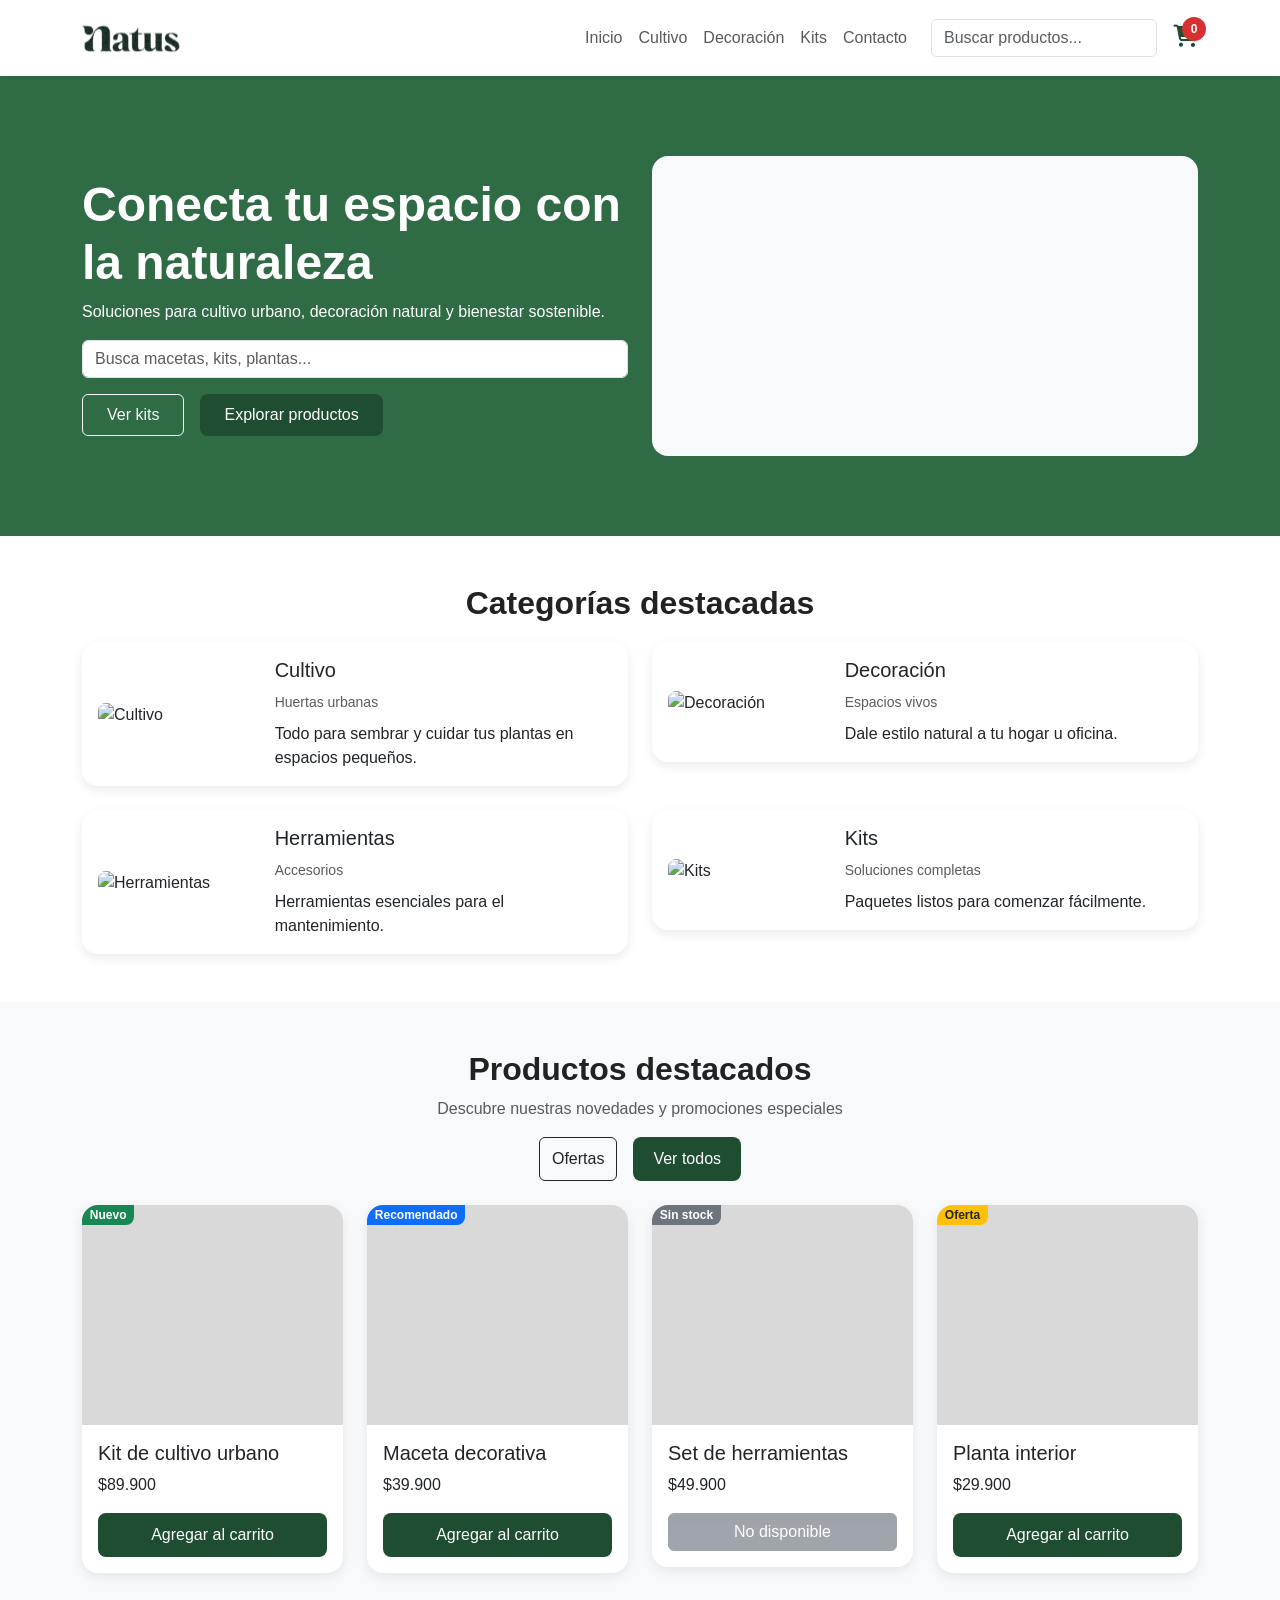
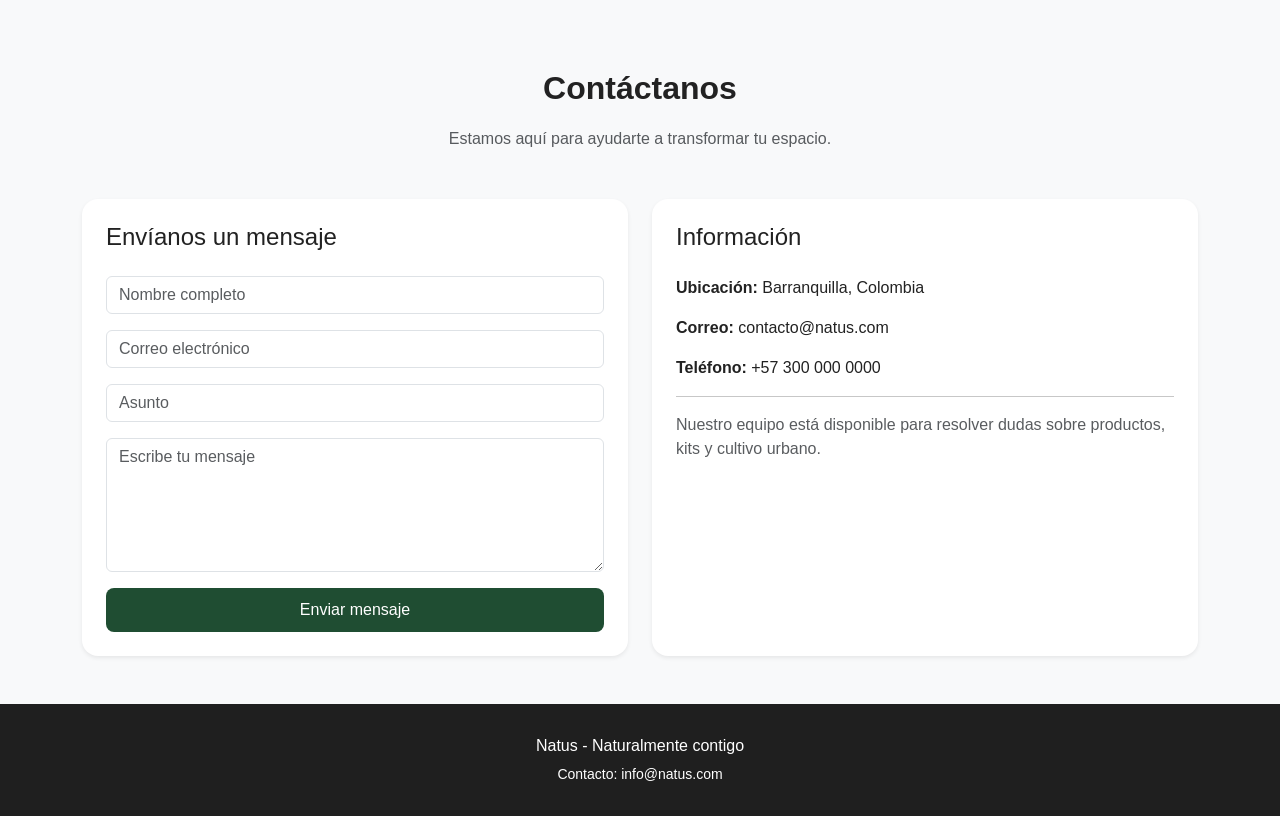
==== index.html @ 4216c189 "Add files via upload" ====
<!DOCTYPE html>
<html lang="es">

<head>
    <meta charset="UTF-8" />
    <meta name="viewport" content="width=device-width, initial-scale=1.0" />
    <title>Natus - Naturaleza contigo</title>
    <link href="https://cdn.jsdelivr.net/npm/bootstrap@5.3.3/dist/css/bootstrap.min.css" rel="stylesheet">
    <link rel="stylesheet" href="https://cdnjs.cloudflare.com/ajax/libs/font-awesome/6.5.1/css/all.min.css">
    <link rel="stylesheet" href="css/styles.css">
</head>

<body>

    <nav class="navbar navbar-expand-lg bg-white shadow-sm sticky-top">
        <div class="container">
            <a class="navbar-brand fw-bold" href="index.html">
                <img src="logo.svg" alt="Natus" style="width: 100px; height: 50px;">
            </a>
            <button class="navbar-toggler" type="button" data-bs-toggle="collapse" data-bs-target="#menu">
                <span class="navbar-toggler-icon"></span>
            </button>
            <div class="collapse navbar-collapse" id="menu">
                <ul class="navbar-nav ms-auto align-items-lg-center">
                    <li class="nav-item"><a class="nav-link" href="index.html">Inicio</a></li>
                    <li class="nav-item"><a class="nav-link" href="cultivo.html">Cultivo</a></li>
                    <li class="nav-item"><a class="nav-link" href="decoracion.html">Decoración</a></li>
                    <li class="nav-item"><a class="nav-link" href="kits.html">Kits</a></li>
                    <li class="nav-item"><a class="nav-link" href="contacto.html">Contacto</a></li>
                    <li class="nav-item ms-lg-3">
                        <input type="text" class="form-control" placeholder="Buscar productos...">
                    </li>
                    <li class="nav-item ms-lg-3">
                        <div class="carrito-badge" id="btn-ver-carrito">
                            <i class="fa-solid fa-shopping-cart"></i>
                            <span id="carrito-contador">0</span>
                        </div>
                    </li>
                </ul>
            </div>
        </div>
    </nav>
    <main>
        <section class="hero">
            <div class="container">
                <div class="row align-items-center">
                    <div class="col-md-6">
                        <h1 class="display-5 fw-bold">Conecta tu espacio con la naturaleza</h1>
                        <p>Soluciones para cultivo urbano, decoración natural y bienestar sostenible.</p>
                        <input type="text" class="form-control mb-3" placeholder="Busca macetas, kits, plantas...">
                        <div class="d-flex gap-3">
                            <button class="btn btn-outline-light px-4 py-2">Ver kits</button>
                            <button class="btn btn-natus px-4 py-2">Explorar productos</button>
                        </div>
                    </div>
                    <div class="col-md-6">
                        <div class="bg-light rounded-4" style="height:300px;"></div>
                    </div>
                </div>
            </div>
        </section>

        <section id="categorias" class="py-5">
            <div class="container">
                <h2 class="text-center section-title">Categorías destacadas</h2>
                <div class="row g-4">
                    <div class="col-md-6">
                        <div class="card card-category p-3">
                            <div class="row g-3 align-items-center">
                                <div class="col-4">
                                    <img src="https://images.unsplash.com/photo-1466692476868-aef1dfb1e735?w=500"
                                        alt="Cultivo"
                                        style="height:100px; width:100%; object-fit:cover; border-radius:8px;">
                                </div>
                                <div class="col-8">
                                    <h5>Cultivo</h5><small class="text-muted">Huertas urbanas</small>
                                    <p class="mb-0 mt-2">Todo para sembrar y cuidar tus plantas en espacios pequeños.
                                    </p>
                                </div>
                            </div>
                        </div>
                    </div>
                    <div class="col-md-6">
                        <div class="card card-category p-3">
                            <div class="row g-3 align-items-center">
                                <div class="col-4">
                                    <img src="https://images.unsplash.com/photo-1441974231531-c6227db76b6e?w=500&fit=crop"
                                        alt="Decoración"
                                        style="height:100px; width:100%; object-fit:cover; border-radius:8px;">
                                </div>
                                <div class="col-8">
                                    <h5>Decoración</h5><small class="text-muted">Espacios vivos</small>
                                    <p class="mb-0 mt-2">Dale estilo natural a tu hogar u oficina.</p>
                                </div>
                            </div>
                        </div>
                    </div>
                    <div class="col-md-6">
                        <div class="card card-category p-3">
                            <div class="row g-3 align-items-center">
                                <div class="col-4">
                                    <img src="https://images.unsplash.com/photo-1552321554-5fefe8c9ef14?w=500"
                                        alt="Herramientas"
                                        style="height:100px; width:100%; object-fit:cover; border-radius:8px;">
                                </div>
                                <div class="col-8">
                                    <h5>Herramientas</h5><small class="text-muted">Accesorios</small>
                                    <p class="mb-0 mt-2">Herramientas esenciales para el mantenimiento.</p>
                                </div>
                            </div>
                        </div>
                    </div>
                    <div class="col-md-6">
                        <div class="card card-category p-3">
                            <div class="row g-3 align-items-center">
                                <div class="col-4">
                                    <img src="https://i.blogs.es/0bb86b/kit-cultivo-vintage/450_1000.jpg" alt="Kits"
                                        style="height:100px; width:100%; object-fit:cover; border-radius:8px;">
                                </div>
                                <div class="col-8">
                                    <h5>Kits</h5><small class="text-muted">Soluciones completas</small>
                                    <p class="mb-0 mt-2">Paquetes listos para comenzar fácilmente.</p>
                                </div>
                            </div>
                        </div>
                    </div>
                </div>
            </div>
        </section>

        <section id="productos" class="py-5 bg-light">
            <div class="container">
                <h2 class="text-center section-title mb-2">Productos destacados</h2>
                <p class="text-center text-muted">Descubre nuestras novedades y promociones especiales</p>
                <div class="d-flex justify-content-center gap-3 mb-4">
                    <button class="btn btn-outline-dark">Ofertas</button>
                    <button class="btn btn-natus">Ver todos</button>
                </div>
                <div class="row g-4">
                    <div class="col-md-3 col-sm-6">
                        <div class="card card-product">
                            <div class="product-img"
                                style="background-image: url('https://images.unsplash.com/photo-1466692476868-aef1dfb1e735?w=400'); background-size: cover; background-position: center;">
                                <span class="badge bg-success product-badge">Nuevo</span>
                            </div>
                            <div class="card-body">
                                <h5>Kit de cultivo urbano</h5>
                                <p>$89.900</p><button class="btn btn-natus w-100">Agregar al carrito</button>
                            </div>
                        </div>
                    </div>
                    <div class="col-md-3 col-sm-6">
                        <div class="card card-product">
                            <div class="product-img"
                                style="background-image: url('https://images.unsplash.com/photo-1441974231531-c6227db76b6e?w=400&fit=crop'); background-size: cover; background-position: center;">
                                <span class="badge bg-primary product-badge">Recomendado</span>
                            </div>
                            <div class="card-body">
                                <h5>Maceta decorativa</h5>
                                <p>$39.900</p><button class="btn btn-natus w-100">Agregar al carrito</button>
                            </div>
                        </div>
                    </div>
                    <div class="col-md-3 col-sm-6">
                        <div class="card card-product">
                            <div class="product-img"
                                style="background-image: url('https://images.unsplash.com/photo-1552321554-5fefe8c9ef14?w=400'); background-size: cover; background-position: center;">
                                <span class="badge bg-secondary product-badge">Sin stock</span>
                            </div>
                            <div class="card-body">
                                <h5>Set de herramientas</h5>
                                <p>$49.900</p><button class="btn btn-secondary w-100" disabled>No disponible</button>
                            </div>
                        </div>
                    </div>
                    <div class="col-md-3 col-sm-6">
                        <div class="card card-product">
                            <div class="product-img"
                                style="background-image: url('https://images.unsplash.com/photo-1506905925346-21bda4d32df4?w=400&fit=crop'); background-size: cover; background-position: center;">
                                <span class="badge bg-warning text-dark product-badge">Oferta</span>
                            </div>
                            <div class="card-body">
                                <h5>Planta interior</h5>
                                <p>$29.900</p><button class="btn btn-natus w-100">Agregar al carrito</button>
                            </div>
                        </div>
                    </div>
                </div>
            </div>
        </section>

        <section id="contacto" class="py-5 bg-light">
            <div class="container">
                <h2 class="text-center section-title">Contáctanos</h2>
                <p class="text-center text-muted mb-5">
                    Estamos aquí para ayudarte a transformar tu espacio.
                </p>

                <div class="row g-4">
                    <div class="col-md-6">
                        <div class="p-4 bg-white rounded-4 shadow-sm h-100">
                            <h4 class="mb-4">Envíanos un mensaje</h4>

                            <input class="form-control mb-3" placeholder="Nombre completo">
                            <input class="form-control mb-3" placeholder="Correo electrónico">
                            <input class="form-control mb-3" placeholder="Asunto">
                            <textarea class="form-control mb-3" rows="5" placeholder="Escribe tu mensaje"></textarea>

                            <button class="btn btn-natus w-100">
                                Enviar mensaje
                            </button>
                        </div>
                    </div>

                    <div class="col-md-6">
                        <div class="p-4 bg-white rounded-4 shadow-sm h-100">
                            <h4 class="mb-4">Información</h4>

                            <p><strong>Ubicación:</strong> Barranquilla, Colombia</p>
                            <p><strong>Correo:</strong> contacto@natus.com</p>
                            <p><strong>Teléfono:</strong> +57 300 000 0000</p>

                            <hr>

                            <p class="text-muted">
                                Nuestro equipo está disponible para resolver dudas
                                sobre productos, kits y cultivo urbano.
                            </p>
                        </div>
                    </div>
                </div>
            </div>
        </section>
    </main>
    <!-- Próximas vistas -->

    <!-- MODAL PRODUCTO -->
    <div class="modal fade" id="modalProducto" tabindex="-1">
        <div class="modal-dialog modal-lg">
            <div class="modal-content">
                <div class="modal-header">
                    <h5 class="modal-title">Detalles del Producto</h5>
                    <button type="button" class="btn-close" data-bs-dismiss="modal"></button>
                </div>
                <div class="modal-body">
                    <div class="modal-product-image">
                        <i class="fa-solid fa-leaf" style="font-size: 60px; color: #2f6b45;"></i>
                    </div>
                    <div class="modal-product-info">
                        <h4 id="modalProductoNombre">Nombre del producto</h4>
                        <div class="modal-product-tags" id="modalProductoTags">
                            <span class="badge bg-light text-dark">Tag</span>
                        </div>
                        <p id="modalProductoDescripcion" class="text-muted">Descripción del producto</p>
                        <div class="modal-product-price" id="modalProductoPrecio">$0</div>
                    </div>
                </div>
                <div class="modal-footer">
                    <button type="button" class="btn btn-secondary" data-bs-dismiss="modal">Cerrar</button>
                    <button type="button" class="btn btn-agregar-modal">Agregar al carrito</button>
                </div>
            </div>
        </div>
    </div>

    <!-- MODAL CARRITO -->
    <div class="modal fade" id="modalCarrito" tabindex="-1">
        <div class="modal-dialog modal-lg">
            <div class="modal-content">
                <div class="modal-header">
                    <h5 class="modal-title">Tu Carrito</h5>
                    <button type="button" class="btn-close" data-bs-dismiss="modal"></button>
                </div>
                <div class="modal-body">
                    <div id="carritoContenido"></div>
                </div>
                <div class="modal-footer">
                    <button type="button" class="btn btn-secondary" data-bs-dismiss="modal">Continuar comprando</button>
                    <button type="button" class="btn btn-natus" onclick="procederAlPago()">Proceder al pago</button>
                </div>
            </div>
        </div>
    </div>

    <footer id="contacto-footer">
        <div class="container text-center">
            <p class="mb-1">Natus - Naturalmente contigo</p>
            <small>Contacto: info@natus.com</small>
        </div>
    </footer>

    <script src="https://cdn.jsdelivr.net/npm/bootstrap@5.3.3/dist/js/bootstrap.bundle.min.js"></script>
    <script src="https://code.jquery.com/jquery-3.7.1.min.js"></script>
    <script src="js/app.js"></script>
</body>

</html>
---- css/styles.css ----
html,
body {
    height: 100%;
    margin: 0;
}

body {
    font-family: Arial, sans-serif;
    background: #fff;
    color: #222;
    display: flex;
    flex-direction: column;
    min-height: 100vh;
    font-family: Arial, sans-serif;
}

main {
    flex: 1;
}

.hero {
    background: #2f6b45;
    color: white;
    padding: 80px 0;
}

.btn-natus {
    background: #1f4d32;
    color: white;
    border: none;
    border-radius: 8px;
    padding: 10px 20px;
}

.btn-natus:hover {
    background: #173a26;
    color: white;
}

.section-title {
    font-weight: 700;
    margin-bottom: 20px;
}

.card-product,
.card-category {
    border: none;
    border-radius: 16px;
    box-shadow: 0 4px 12px rgba(0, 0, 0, .08);
    overflow: hidden;
    transition: 0.3s;
}

.card-product:hover,
.card-category:hover {
    transform: translateY(-5px);
}

.product-img {
    height: 220px;
    background: #d9d9d9;
    position: relative;
    overflow: hidden;
}

.product-badge {
    position: absolute;
    top: 0;
    left: 0;
    border-radius: 0 0 8px 0;
    margin: 0;
    z-index: 10;
}

.page-banner {
    background: #f5f5f5;
    padding: 50px 0;
}

.filter-box {
    background: white;
    border-radius: 12px;
    padding: 20px;
    box-shadow: 0 2px 8px rgba(0, 0, 0, .08);
}

footer {
    margin-top: auto;
    background: #1f1f1f;
    color: white;
    padding: 30px 0;
}

/* MODAL PRODUCTO */
.modal-header {
    background: #2f6b45;
    color: white;
    border: none;
}

.modal-header .btn-close {
    filter: brightness(0) invert(1);
}

.modal-body {
    padding: 30px;
}

.modal-product-image {
    background: #d9d9d9;
    height: 250px;
    border-radius: 12px;
    margin-bottom: 20px;
    display: flex;
    align-items: center;
    justify-content: center;
}

.modal-product-info h4 {
    color: #1f4d32;
    font-weight: 700;
    margin-bottom: 15px;
}

.modal-product-price {
    font-size: 28px;
    font-weight: 700;
    color: #2f6b45;
    margin: 20px 0;
}

.modal-product-tags {
    display: flex;
    gap: 8px;
    flex-wrap: wrap;
    margin-bottom: 20px;
}

.modal-footer {
    border-top: 1px solid #e0e0e0;
    padding: 20px;
}

.btn-agregar-modal {
    background: #1f4d32;
    color: white;
    border: none;
    padding: 10px 30px;
    border-radius: 8px;
    width: 100%;
    font-weight: 600;
    transition: 0.3s;
}

.btn-agregar-modal:hover {
    background: #173a26;
    color: white;
}

/* MODAL CARRITO */
.carrito-items {
    max-height: 400px;
    overflow-y: auto;
}

.carrito-item {
    display: flex;
    justify-content: space-between;
    align-items: center;
    padding: 15px 0;
    border-bottom: 1px solid #e0e0e0;
    gap: 15px;
}

.carrito-item:last-child {
    border-bottom: none;
}

.item-info {
    flex: 1;
}

.item-info h6 {
    margin: 0;
    font-weight: 600;
    color: #1f4d32;
}

.item-info p {
    margin: 5px 0 0 0;
    font-size: 14px;
}

.item-precio {
    text-align: right;
    min-width: 100px;
}

.item-precio p {
    margin: 0;
    font-weight: 600;
    color: #2f6b45;
}

.carrito-total {
    text-align: right;
    margin-top: 15px;
}

.carrito-total h5 {
    color: #1f4d32;
    margin: 0;
}

/* NOTIFICACIÓN TOAST */
.notification-toast {
    position: fixed;
    bottom: 30px;
    right: 30px;
    background: #2f6b45;
    color: white;
    padding: 15px 25px;
    border-radius: 8px;
    box-shadow: 0 4px 12px rgba(0, 0, 0, 0.15);
    display: none;
    align-items: center;
    gap: 10px;
    z-index: 9999;
    animation: slideIn 0.3s ease-out;
}

.notification-toast i {
    font-size: 18px;
}

@keyframes slideIn {
    from {
        transform: translateX(400px);
        opacity: 0;
    }

    to {
        transform: translateX(0);
        opacity: 1;
    }
}

/* BOTÓN CARRITO EN NAV */
.carrito-badge {
    position: relative;
    cursor: pointer;
}

.carrito-badge i {
    font-size: 22px;
    color: #1f4d32;
}

#carrito-contador {
    position: absolute;
    top: -8px;
    right: -8px;
    background: #d63031;
    color: white;
    border-radius: 50%;
    width: 24px;
    height: 24px;
    display: flex;
    align-items: center;
    justify-content: center;
    font-size: 12px;
    font-weight: 700;
}

.card-product {
    cursor: pointer;
}

/* RESPONSIVIDAD - MEDIA QUERIES */

/* MÓVILES (menor a 576px) */
@media (max-width: 575.98px) {
    .hero {
        padding: 40px 0;
    }

    .hero .row {
        flex-direction: column-reverse;
    }

    .hero .row>div {
        margin-bottom: 20px;
    }

    .hero h1 {
        font-size: 28px;
    }

    .hero p {
        font-size: 14px;
    }

    .section-title {
        font-size: 22px;
    }

    .product-img {
        height: 180px;
    }

    .card-body {
        padding: 12px;
    }

    .card-body h5 {
        font-size: 16px;
    }

    .btn {
        padding: 8px 12px !important;
        font-size: 14px;
    }

    .container {
        padding: 0 15px;
    }

    .d-flex.gap-3 {
        flex-direction: column;
    }

    .d-flex.gap-3 .btn {
        width: 100% !important;
    }

    .card-category .row {
        flex-direction: column;
    }

    .card-category .col-4,
    .card-category .col-8 {
        width: 100%;
    }

    .carrito-badge {
        font-size: 18px;
    }

    .notification-toast {
        bottom: 20px;
        right: 10px;
        left: 10px;
        padding: 12px 15px;
        font-size: 12px;
    }

    .navbar .form-control {
        max-width: 200px;
    }

    .modal-body {
        padding: 15px;
    }

    .modal-product-image {
        height: 200px;
    }
}

/* TABLETS (576px a 991px) */
@media (min-width: 576px) and (max-width: 991.98px) {
    .hero {
        padding: 60px 0;
    }

    .hero h1 {
        font-size: 32px;
    }

    .product-img {
        height: 200px;
    }

    .section-title {
        font-size: 26px;
    }

    .card-body h5 {
        font-size: 17px;
    }

    .col-md-3 {
        flex: 0 0 100%;
        max-width: 100%;
    }

    .col-md-4 {
        flex: 0 0 100%;
        max-width: 100%;
    }

    .col-md-6 {
        flex: 0 0 100%;
        max-width: 100%;
    }

    .col-md-9 {
        flex: 0 0 100%;
        max-width: 100%;
    }

    .navbar-nav {
        flex-direction: column;
    }

    .navbar .ms-auto {
        margin: 10px 0 !important;
    }
}

/* TABLETS GRANDES (992px +) */
@media (min-width: 992px) {
    .hero {
        padding: 80px 0;
    }

    .product-img {
        height: 220px;
    }

    .col-sm-6 {
        flex: 0 0 50%;
        max-width: 50%;
    }
}

/* ESCRITORIO GRANDE (1200px +) */
@media (min-width: 1200px) {
    .container {
        max-width: 1140px;
    }

    .row.g-4 .col-md-3 {
        flex: 0 0 25%;
        max-width: 25%;
    }

    .row.g-4 .col-md-4 {
        flex: 0 0 33.333%;
        max-width: 33.333%;
    }
}

/* EXTRA GRANDE (1400px +) */
@media (min-width: 1400px) {
    .container {
        max-width: 1320px;
    }
}
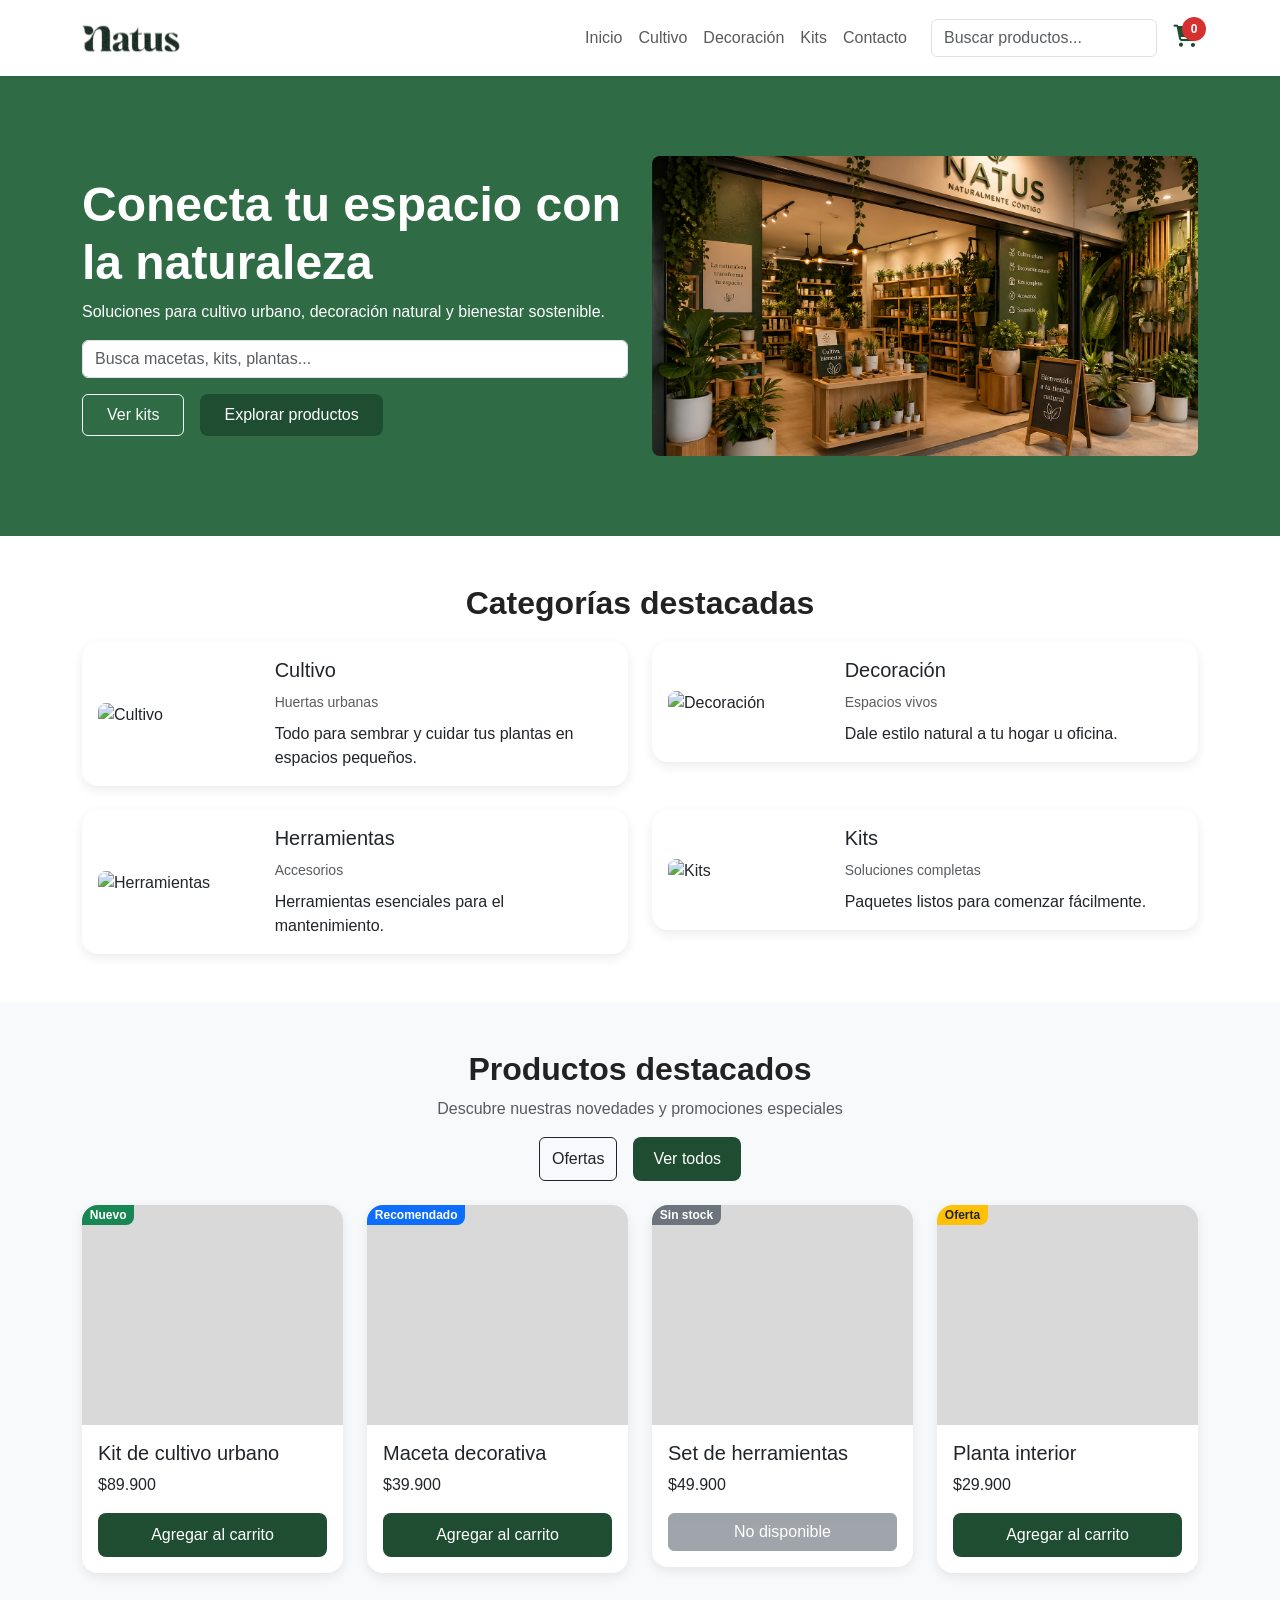
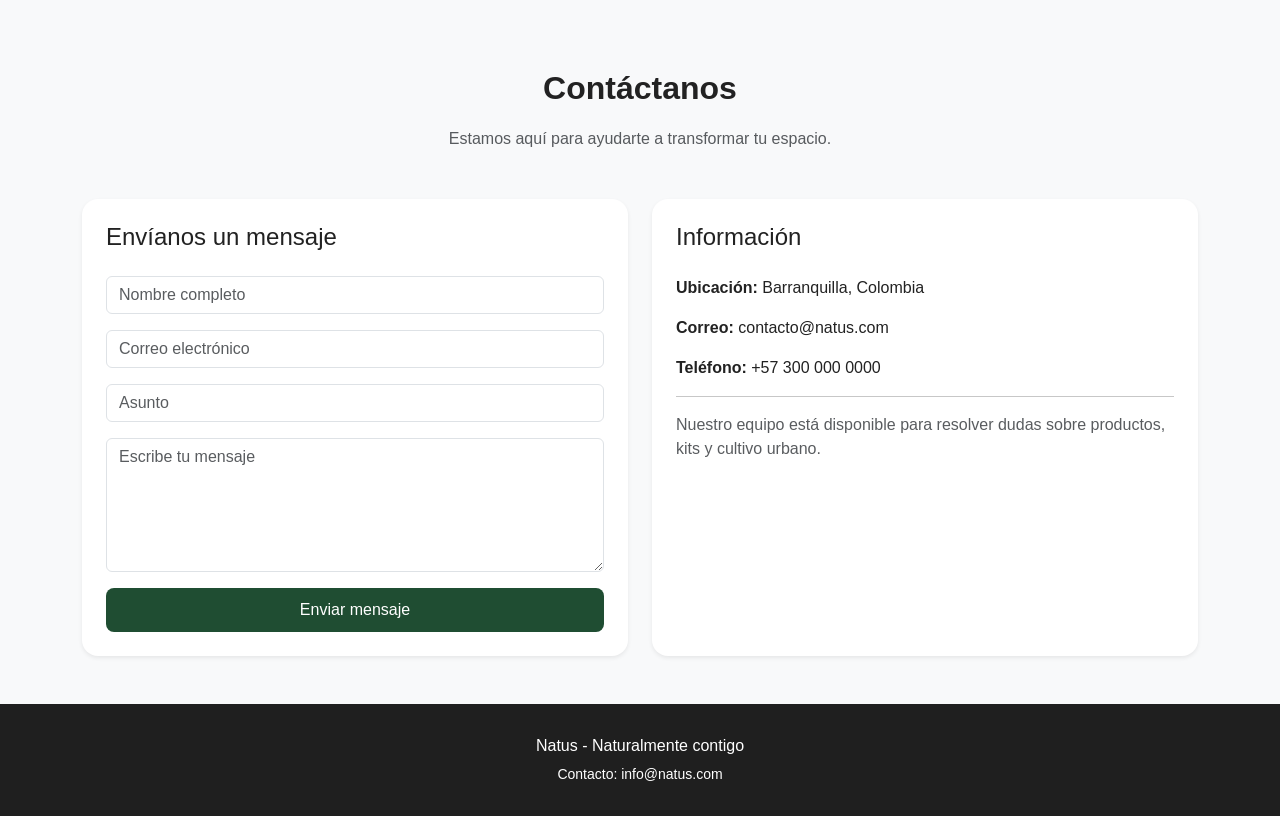
==== commit e7861c38: "Add files via upload" ====
--- a/index.html
+++ b/index.html
@@ -54,7 +54,10 @@
                         </div>
                     </div>
                     <div class="col-md-6">
-                        <div class="bg-light rounded-4" style="height:300px;"></div>
+                        <div class="bg-light rounded-4" style="height:300px;">
+                            <img src="fondo.png" alt="Naturaleza"
+                                style="width:100%; height:100%; object-fit:cover; border-radius:8px;">
+                        </div>
                     </div>
                 </div>
             </div>
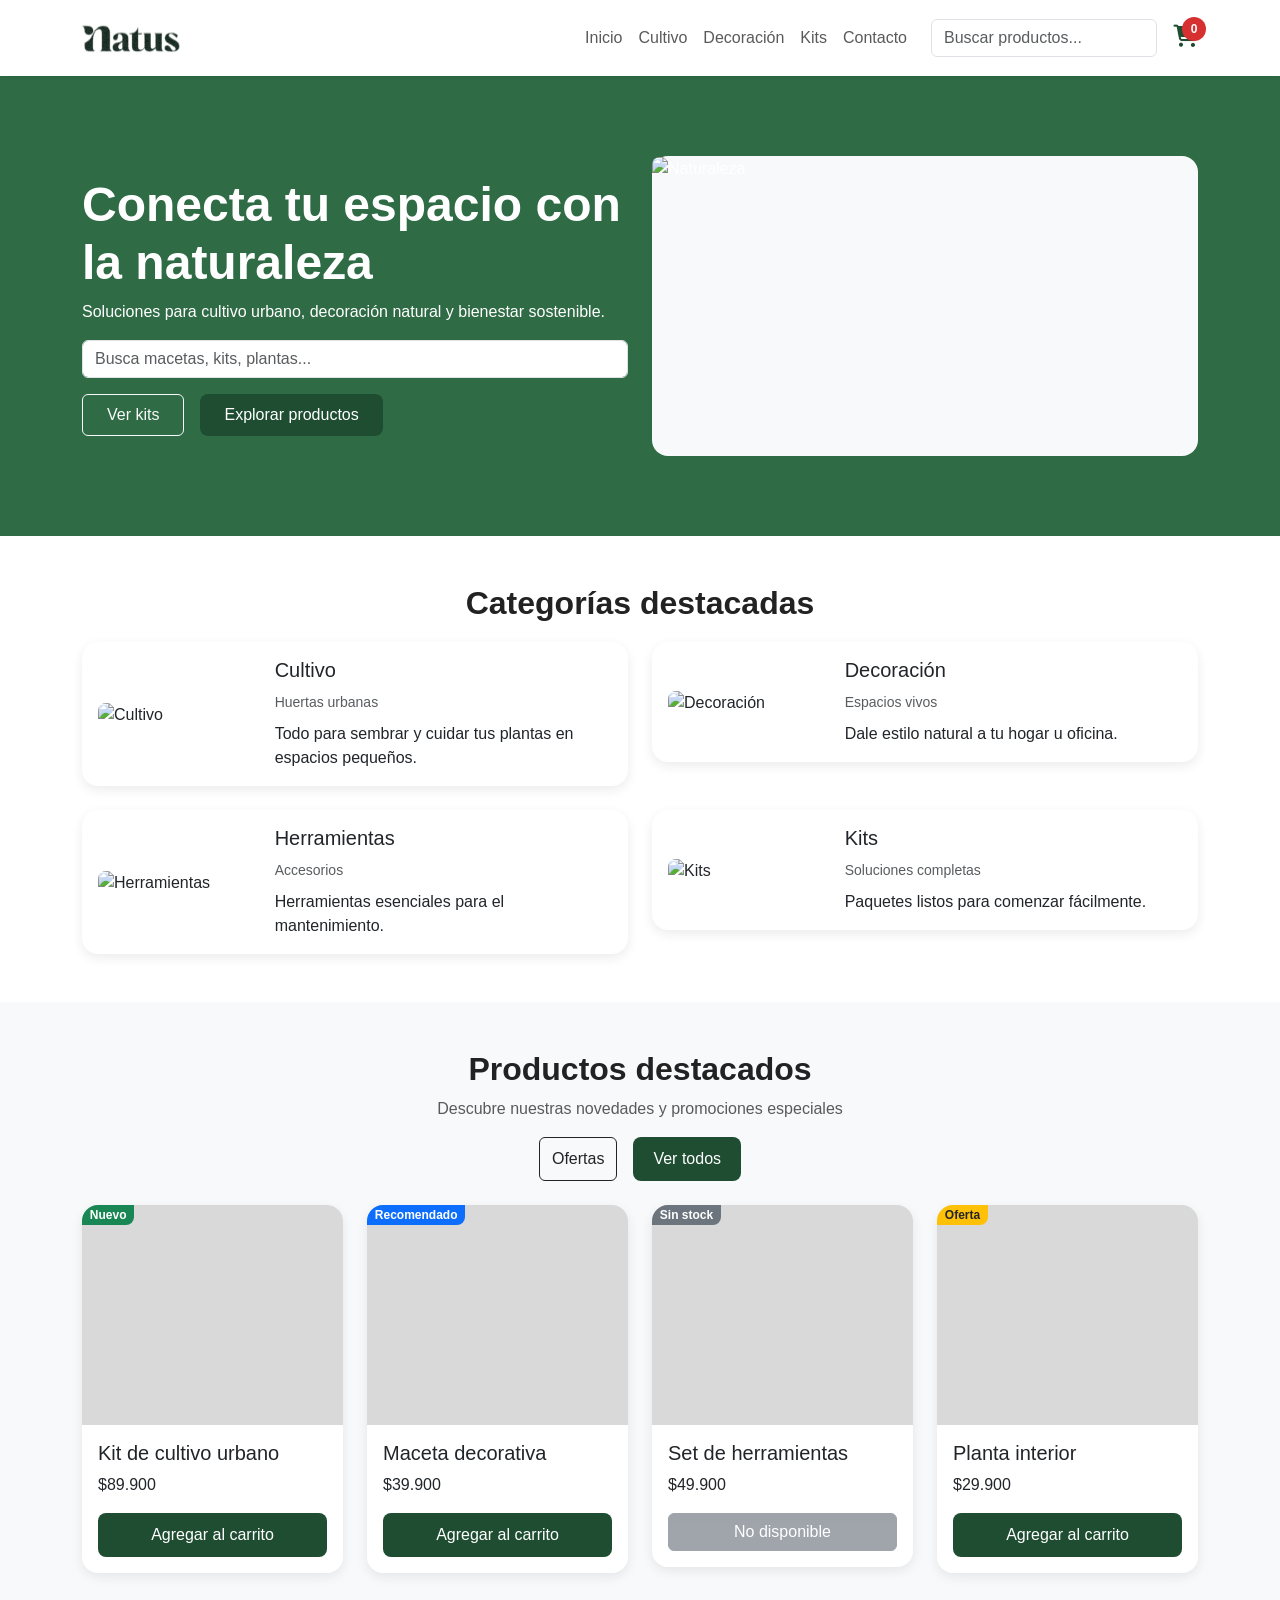
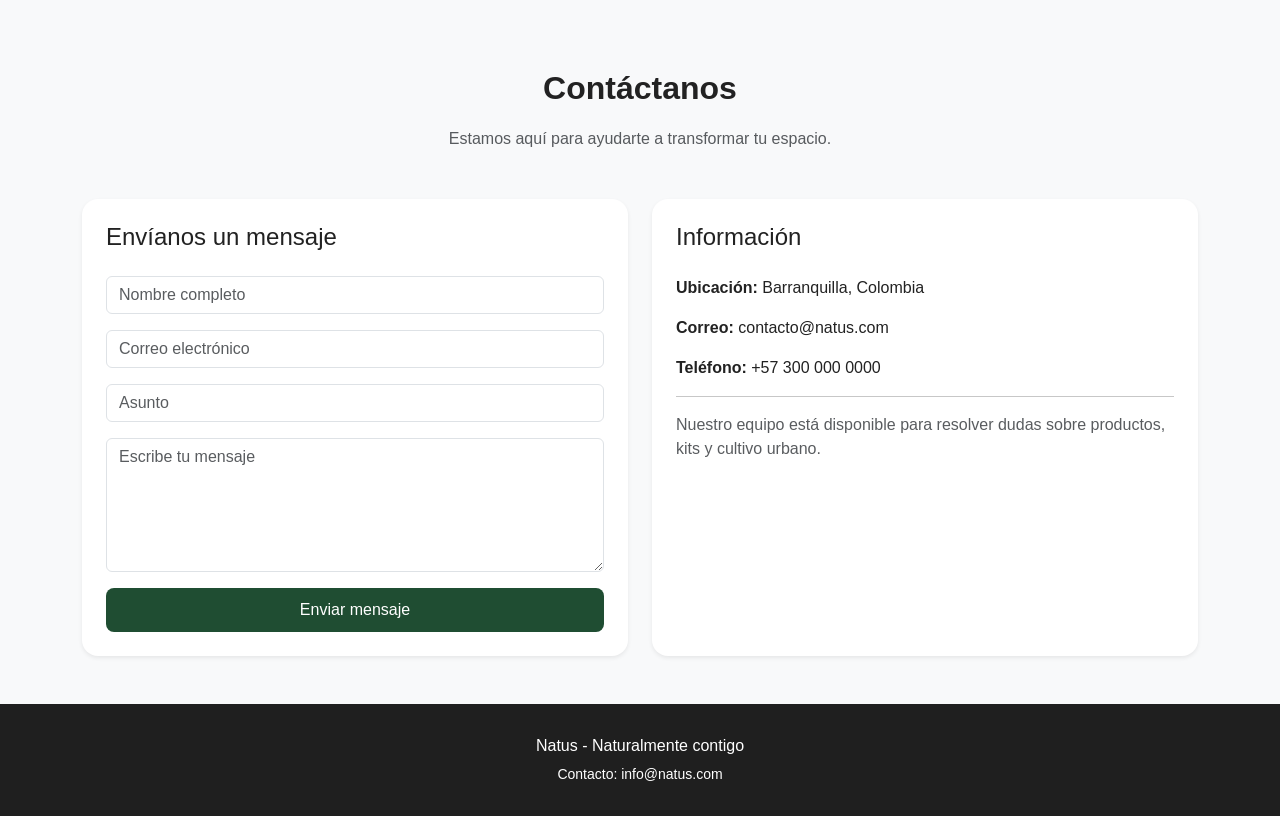
==== commit a7bbc42d: "Update index.html" ====
--- a/index.html
+++ b/index.html
@@ -55,7 +55,7 @@
                     </div>
                     <div class="col-md-6">
                         <div class="bg-light rounded-4" style="height:300px;">
-                            <img src="fondo.png" alt="Naturaleza"
+                            <img src="https://ibb.co/PVrN0V8" alt="Naturaleza"
                                 style="width:100%; height:100%; object-fit:cover; border-radius:8px;">
                         </div>
                     </div>
@@ -297,4 +297,4 @@
     <script src="js/app.js"></script>
 </body>
 
-</html>+</html>
